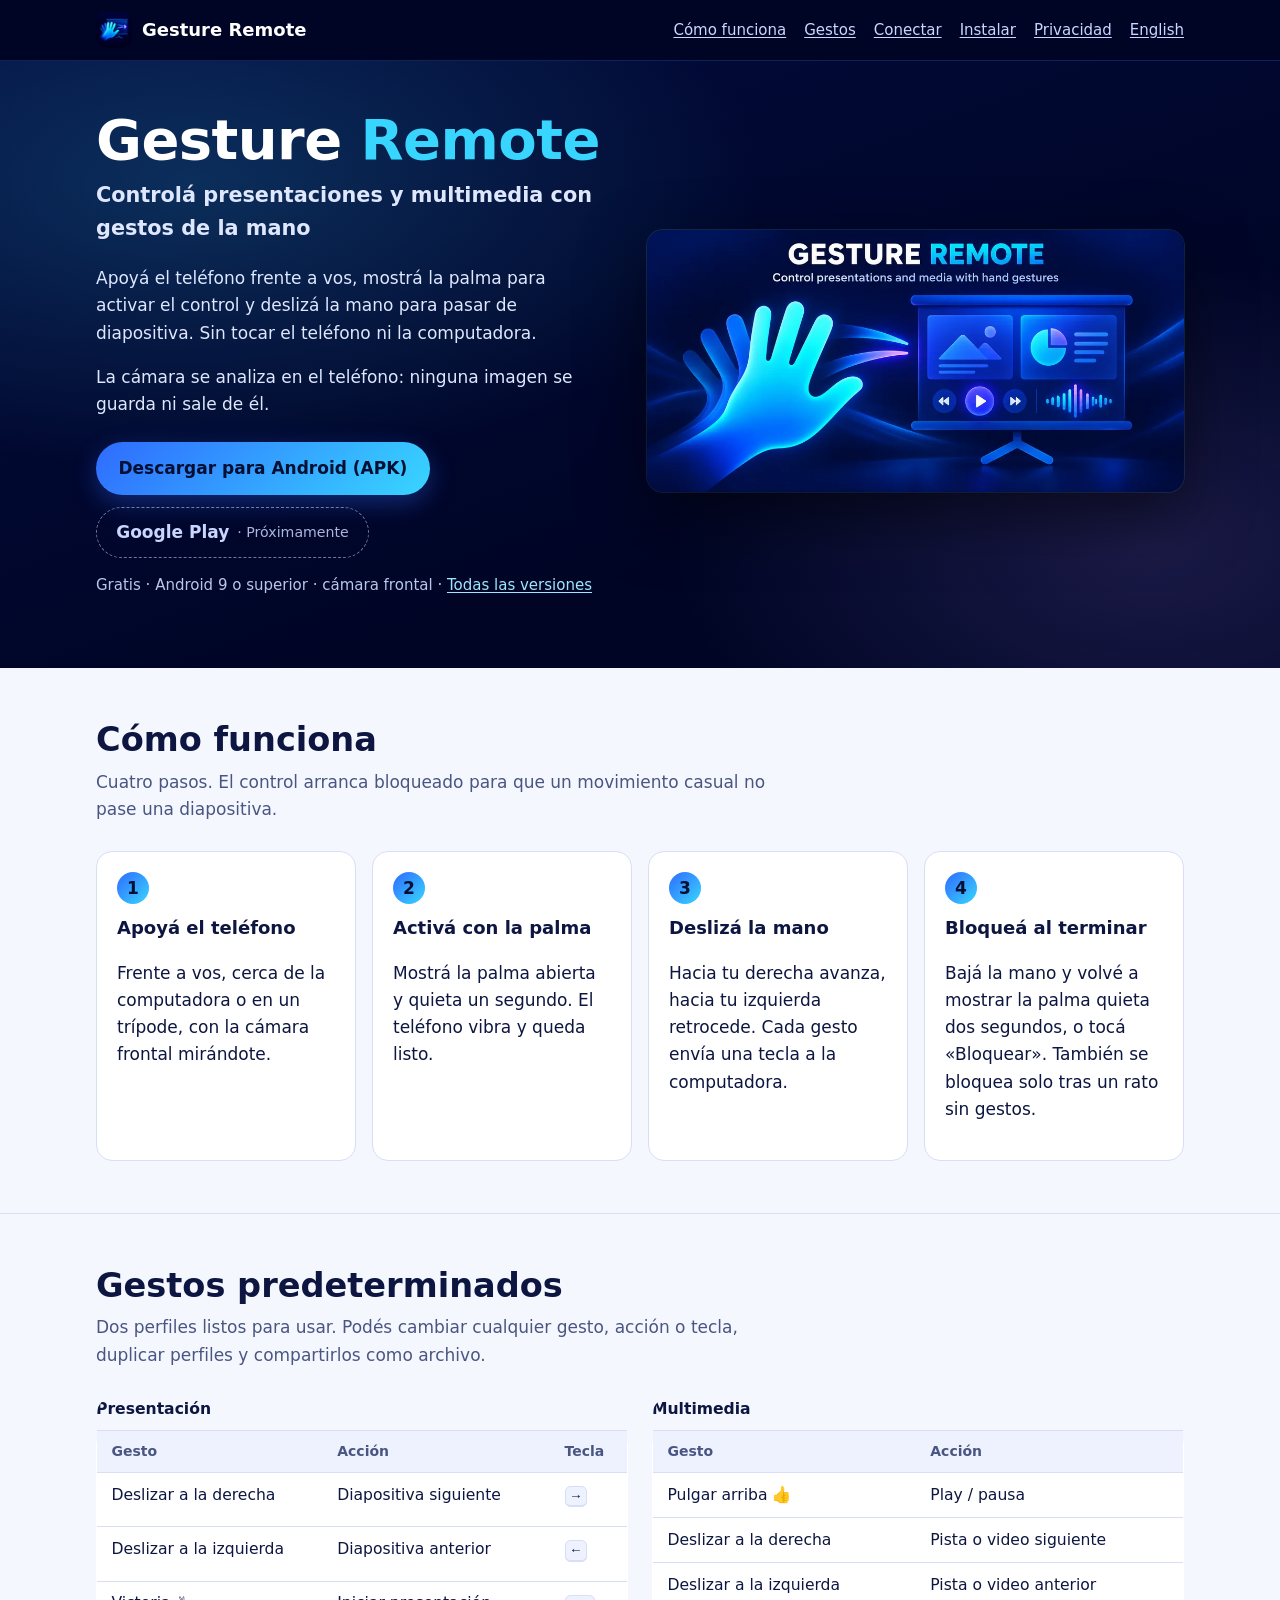
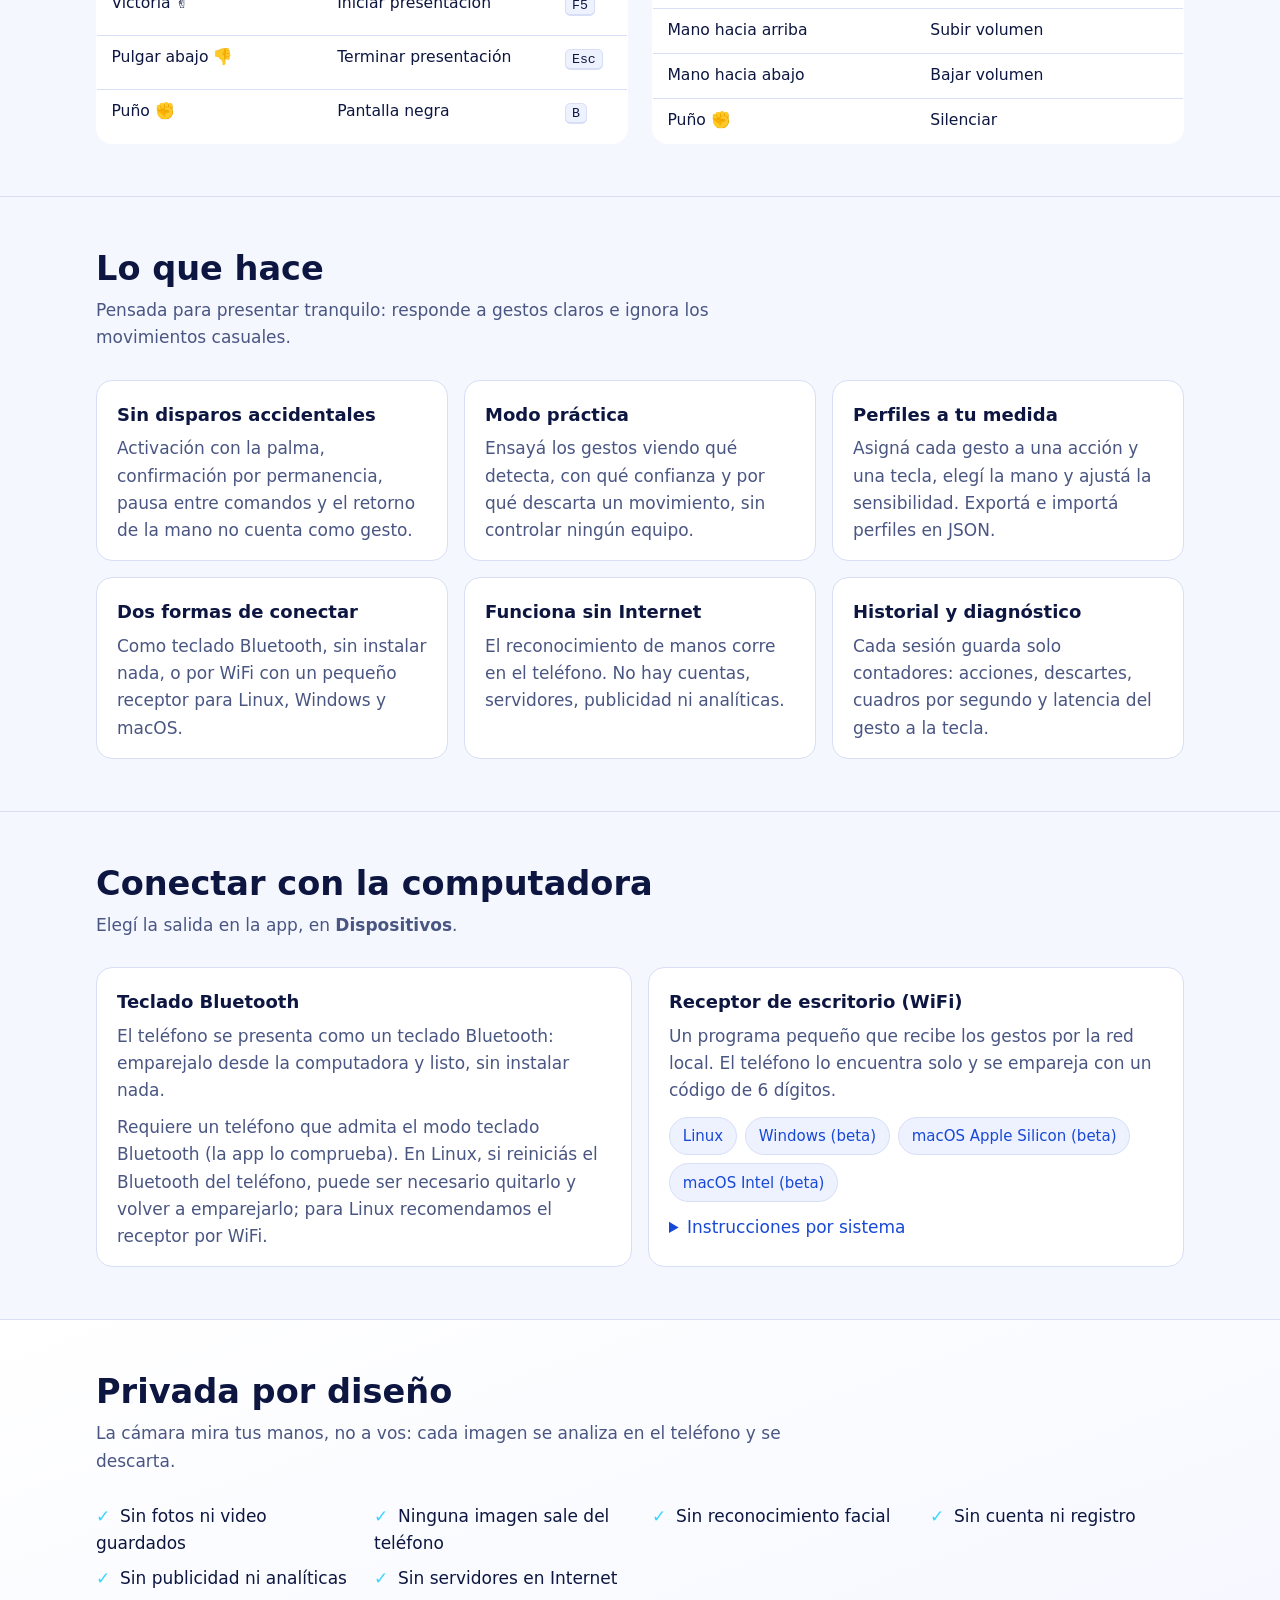
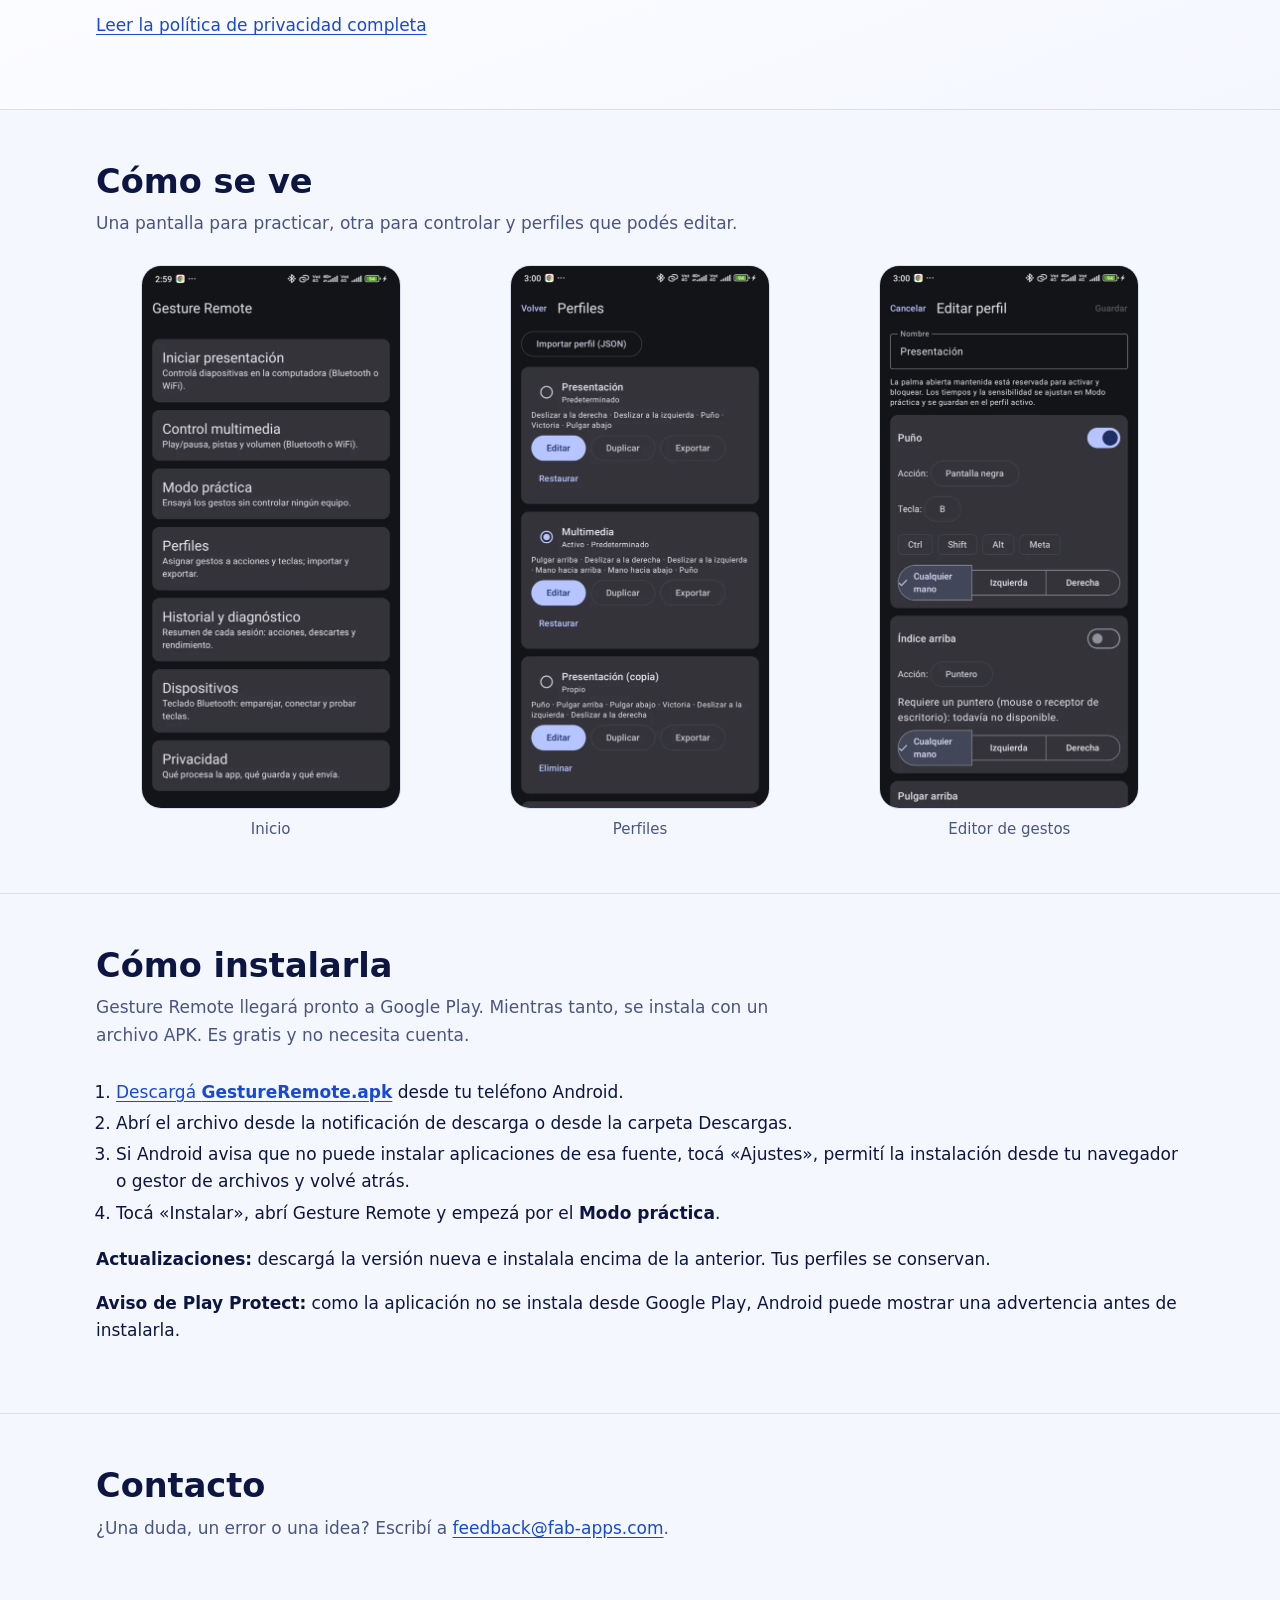
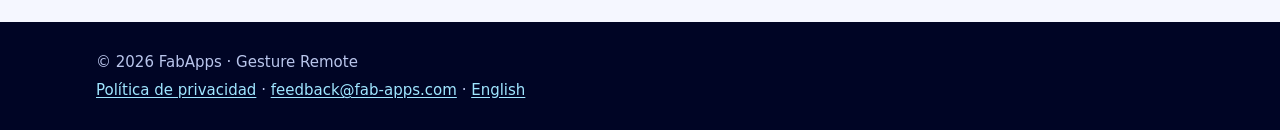
==== index.html @ a619a8ec "Landing y política de privacidad de Gesture Remote (es/en) Co-Authored-By: Claude Opus 5.5 <noreply@" ====
<!doctype html>
<html lang="es">
<head>
  <meta charset="utf-8">
  <meta name="viewport" content="width=device-width, initial-scale=1">
  <title>Gesture Remote — Controlá presentaciones con gestos</title>
  <meta name="description" content="Gesture Remote convierte gestos de la mano en teclas: pasá diapositivas, pausá videos y ajustá el volumen sin tocar el teléfono ni la computadora. Todo se procesa en el teléfono.">
  <meta name="theme-color" content="#000525">
  <link rel="alternate" hreflang="en" href="en/">
  <link rel="alternate" hreflang="es" href="./">
  <link rel="icon" type="image/png" href="assets/favicon.png">
  <link rel="apple-touch-icon" href="assets/apple-touch-icon.png">
  <meta property="og:type" content="website">
  <meta property="og:title" content="Gesture Remote — Controlá presentaciones con gestos">
  <meta property="og:description" content="Pasá diapositivas y controlá videos con gestos de la mano. Sin cuentas, sin servidores: todo en tu teléfono.">
  <meta property="og:image" content="https://franbenaglia.github.io/gestureRemoteLanding/Gesture-Remote-Google-Play-Feature-Graphic-1024x500.png">
  <meta property="og:url" content="https://franbenaglia.github.io/gestureRemoteLanding/">
  <link rel="stylesheet" href="assets/style.css">
</head>
<body>
  <a class="skip" href="#contenido">Saltar al contenido</a>

  <header class="site-header">
    <div class="wrap">
      <a class="brand" href="./">
        <img src="assets/icon-192.png" alt="" width="36" height="36">
        Gesture Remote
      </a>
      <nav class="site-nav" aria-label="Principal">
        <a href="#como-funciona">Cómo funciona</a>
        <a href="#gestos">Gestos</a>
        <a href="#conectar">Conectar</a>
        <a href="#instalar">Instalar</a>
        <a href="privacy.html">Privacidad</a>
        <a href="en/" lang="en" hreflang="en">English</a>
      </nav>
    </div>
  </header>

  <main id="contenido">
    <div class="hero">
      <div class="wrap">
        <div>
          <h1>Gesture <span>Remote</span></h1>
          <p class="tagline">Controlá presentaciones y multimedia con gestos de la mano</p>
          <p>Apoyá el teléfono frente a vos, mostrá la palma para activar el control y deslizá la mano para pasar de diapositiva. Sin tocar el teléfono ni la computadora.</p>
          <p>La cámara se analiza en el teléfono: ninguna imagen se guarda ni sale de él.</p>
          <div class="actions">
            <!-- El archivo del release se llama siempre GestureRemote.apk, así este enlace apunta a la última versión. -->
            <a class="button" href="https://github.com/franbenaglia/gestureRemoteLanding/releases/latest/download/GestureRemote.apk">Descargar para Android (APK)</a>
            <span class="soon" aria-label="Google Play: próximamente">Google Play <small>· Próximamente</small></span>
          </div>
          <p class="note">Gratis · Android 9 o superior · cámara frontal · <a href="https://github.com/franbenaglia/gestureRemoteLanding/releases">Todas las versiones</a></p>
        </div>
        <div class="hero-art">
          <img src="assets/feature.webp" width="1024" height="500"
               alt="Gesture Remote: una mano abierta deslizándose hacia una pantalla de presentación con controles de reproducción.">
        </div>
      </div>
    </div>

    <section id="como-funciona">
      <div class="wrap">
        <h2>Cómo funciona</h2>
        <p class="lead">Cuatro pasos. El control arranca bloqueado para que un movimiento casual no pase una diapositiva.</p>
        <ol class="steps">
          <li>
            <h3>Apoyá el teléfono</h3>
            <p>Frente a vos, cerca de la computadora o en un trípode, con la cámara frontal mirándote.</p>
          </li>
          <li>
            <h3>Activá con la palma</h3>
            <p>Mostrá la palma abierta y quieta un segundo. El teléfono vibra y queda listo.</p>
          </li>
          <li>
            <h3>Deslizá la mano</h3>
            <p>Hacia tu derecha avanza, hacia tu izquierda retrocede. Cada gesto envía una tecla a la computadora.</p>
          </li>
          <li>
            <h3>Bloqueá al terminar</h3>
            <p>Bajá la mano y volvé a mostrar la palma quieta dos segundos, o tocá «Bloquear». También se bloquea solo tras un rato sin gestos.</p>
          </li>
        </ol>
      </div>
    </section>

    <section id="gestos">
      <div class="wrap">
        <h2>Gestos predeterminados</h2>
        <p class="lead">Dos perfiles listos para usar. Podés cambiar cualquier gesto, acción o tecla, duplicar perfiles y compartirlos como archivo.</p>
        <div class="tables">
          <table>
            <caption>Presentación</caption>
            <thead><tr><th scope="col">Gesto</th><th scope="col">Acción</th><th scope="col">Tecla</th></tr></thead>
            <tbody>
              <tr><td>Deslizar a la derecha</td><td>Diapositiva siguiente</td><td><kbd>→</kbd></td></tr>
              <tr><td>Deslizar a la izquierda</td><td>Diapositiva anterior</td><td><kbd>←</kbd></td></tr>
              <tr><td>Victoria ✌</td><td>Iniciar presentación</td><td><kbd>F5</kbd></td></tr>
              <tr><td>Pulgar abajo 👎</td><td>Terminar presentación</td><td><kbd>Esc</kbd></td></tr>
              <tr><td>Puño ✊</td><td>Pantalla negra</td><td><kbd>B</kbd></td></tr>
            </tbody>
          </table>
          <table>
            <caption>Multimedia</caption>
            <thead><tr><th scope="col">Gesto</th><th scope="col">Acción</th></tr></thead>
            <tbody>
              <tr><td>Pulgar arriba 👍</td><td>Play / pausa</td></tr>
              <tr><td>Deslizar a la derecha</td><td>Pista o video siguiente</td></tr>
              <tr><td>Deslizar a la izquierda</td><td>Pista o video anterior</td></tr>
              <tr><td>Mano hacia arriba</td><td>Subir volumen</td></tr>
              <tr><td>Mano hacia abajo</td><td>Bajar volumen</td></tr>
              <tr><td>Puño ✊</td><td>Silenciar</td></tr>
            </tbody>
          </table>
        </div>
      </div>
    </section>

    <section id="funciones">
      <div class="wrap">
        <h2>Lo que hace</h2>
        <p class="lead">Pensada para presentar tranquilo: responde a gestos claros e ignora los movimientos casuales.</p>
        <ul class="grid">
          <li class="card">
            <h3>Sin disparos accidentales</h3>
            <p>Activación con la palma, confirmación por permanencia, pausa entre comandos y el retorno de la mano no cuenta como gesto.</p>
          </li>
          <li class="card">
            <h3>Modo práctica</h3>
            <p>Ensayá los gestos viendo qué detecta, con qué confianza y por qué descarta un movimiento, sin controlar ningún equipo.</p>
          </li>
          <li class="card">
            <h3>Perfiles a tu medida</h3>
            <p>Asigná cada gesto a una acción y una tecla, elegí la mano y ajustá la sensibilidad. Exportá e importá perfiles en JSON.</p>
          </li>
          <li class="card">
            <h3>Dos formas de conectar</h3>
            <p>Como teclado Bluetooth, sin instalar nada, o por WiFi con un pequeño receptor para Linux, Windows y macOS.</p>
          </li>
          <li class="card">
            <h3>Funciona sin Internet</h3>
            <p>El reconocimiento de manos corre en el teléfono. No hay cuentas, servidores, publicidad ni analíticas.</p>
          </li>
          <li class="card">
            <h3>Historial y diagnóstico</h3>
            <p>Cada sesión guarda solo contadores: acciones, descartes, cuadros por segundo y latencia del gesto a la tecla.</p>
          </li>
        </ul>
      </div>
    </section>

    <section id="conectar">
      <div class="wrap">
        <h2>Conectar con la computadora</h2>
        <p class="lead">Elegí la salida en la app, en <strong>Dispositivos</strong>.</p>
        <div class="two">
          <div class="card">
            <h3>Teclado Bluetooth</h3>
            <p>El teléfono se presenta como un teclado Bluetooth: emparejalo desde la computadora y listo, sin instalar nada.</p>
            <p>Requiere un teléfono que admita el modo teclado Bluetooth (la app lo comprueba). En Linux, si reiniciás el Bluetooth del teléfono, puede ser necesario quitarlo y volver a emparejarlo; para Linux recomendamos el receptor por WiFi.</p>
          </div>
          <div class="card">
            <h3>Receptor de escritorio (WiFi)</h3>
            <p>Un programa pequeño que recibe los gestos por la red local. El teléfono lo encuentra solo y se empareja con un código de 6 dígitos.</p>
            <ul class="downloads" aria-label="Descargar gesture-receiver">
              <li><a href="https://github.com/franbenaglia/gestureRemoteLanding/releases/latest/download/gesture-receiver-linux-amd64">Linux</a></li>
              <li><a href="https://github.com/franbenaglia/gestureRemoteLanding/releases/latest/download/gesture-receiver-windows-amd64.exe">Windows (beta)</a></li>
              <li><a href="https://github.com/franbenaglia/gestureRemoteLanding/releases/latest/download/gesture-receiver-macos-arm64">macOS Apple Silicon (beta)</a></li>
              <li><a href="https://github.com/franbenaglia/gestureRemoteLanding/releases/latest/download/gesture-receiver-macos-amd64">macOS Intel (beta)</a></li>
            </ul>
            <details>
              <summary>Instrucciones por sistema</summary>
              <p><strong>Linux</strong> (Wayland o X11): una configuración única para permitir el teclado virtual, y luego ejecutarlo.</p>
<pre><code>echo 'KERNEL=="uinput", SUBSYSTEM=="misc", TAG+="uaccess", OPTIONS+="static_node=uinput"' | \
  sudo tee /etc/udev/rules.d/60-gesture-receiver.rules
sudo udevadm control --reload-rules &amp;&amp; sudo udevadm trigger --name-match=uinput
chmod +x gesture-receiver-linux-amd64 &amp;&amp; ./gesture-receiver-linux-amd64</code></pre>
              <p><strong>Windows:</strong> ejecutá el archivo y permití el acceso a redes privadas cuando lo pida el firewall.</p>
              <p><strong>macOS:</strong> ejecutalo desde la Terminal y dale permiso de Accesibilidad. Las teclas multimedia no están disponibles en macOS.</p>
              <p>Solo acepta conexiones de tu red local, guarda los teléfonos autorizados en tu computadora y no se conecta a ningún servidor.</p>
            </details>
          </div>
        </div>
      </div>
    </section>

    <section id="privacidad" class="privacy-band">
      <div class="wrap">
        <h2>Privada por diseño</h2>
        <p class="lead">La cámara mira tus manos, no a vos: cada imagen se analiza en el teléfono y se descarta.</p>
        <ul class="checks">
          <li>Sin fotos ni video guardados</li>
          <li>Ninguna imagen sale del teléfono</li>
          <li>Sin reconocimiento facial</li>
          <li>Sin cuenta ni registro</li>
          <li>Sin publicidad ni analíticas</li>
          <li>Sin servidores en Internet</li>
        </ul>
        <p><a href="privacy.html">Leer la política de privacidad completa</a></p>
      </div>
    </section>

    <section id="capturas">
      <div class="wrap">
        <h2>Cómo se ve</h2>
        <p class="lead">Una pantalla para practicar, otra para controlar y perfiles que podés editar.</p>
        <ul class="shots">
          <li>
            <figure>
              <img src="assets/screenshots/inicio.webp" width="520" height="1091" loading="lazy"
                   alt="Pantalla de inicio con las opciones Iniciar presentación, Control multimedia, Modo práctica, Perfiles, Historial, Dispositivos y Privacidad.">
              <figcaption>Inicio</figcaption>
            </figure>
          </li>
          <li>
            <figure>
              <img src="assets/screenshots/perfiles.webp" width="520" height="1091" loading="lazy"
                   alt="Lista de perfiles Presentación y Multimedia con botones para editar, duplicar y exportar.">
              <figcaption>Perfiles</figcaption>
            </figure>
          </li>
          <li>
            <figure>
              <img src="assets/screenshots/editor.webp" width="520" height="1091" loading="lazy"
                   alt="Editor de perfil: el gesto Puño asignado a Pantalla negra con la tecla B, modificadores y elección de mano.">
              <figcaption>Editor de gestos</figcaption>
            </figure>
          </li>
        </ul>
      </div>
    </section>

    <section id="instalar">
      <div class="wrap">
        <h2>Cómo instalarla</h2>
        <p class="lead">Gesture Remote llegará pronto a Google Play. Mientras tanto, se instala con un archivo APK. Es gratis y no necesita cuenta.</p>
        <ol class="steps compact">
          <li><a href="https://github.com/franbenaglia/gestureRemoteLanding/releases/latest/download/GestureRemote.apk">Descargá <strong>GestureRemote.apk</strong></a> desde tu teléfono Android.</li>
          <li>Abrí el archivo desde la notificación de descarga o desde la carpeta Descargas.</li>
          <li>Si Android avisa que no puede instalar aplicaciones de esa fuente, tocá «Ajustes», permití la instalación desde tu navegador o gestor de archivos y volvé atrás.</li>
          <li>Tocá «Instalar», abrí Gesture Remote y empezá por el <strong>Modo práctica</strong>.</li>
        </ol>
        <p><strong>Actualizaciones:</strong> descargá la versión nueva e instalala encima de la anterior. Tus perfiles se conservan.</p>
        <p><strong>Aviso de Play Protect:</strong> como la aplicación no se instala desde Google Play, Android puede mostrar una advertencia antes de instalarla.</p>
      </div>
    </section>

    <section id="contacto">
      <div class="wrap">
        <h2>Contacto</h2>
        <p class="lead">¿Una duda, un error o una idea? Escribí a <a href="mailto:feedback@fab-apps.com">feedback@fab-apps.com</a>.</p>
      </div>
    </section>
  </main>

  <footer class="site-footer">
    <div class="wrap">
      <p>© 2026 FabApps · Gesture Remote</p>
      <p>
        <a href="privacy.html">Política de privacidad</a> ·
        <a href="mailto:feedback@fab-apps.com">feedback@fab-apps.com</a> ·
        <a href="en/" lang="en" hreflang="en">English</a>
      </p>
    </div>
  </footer>
</body>
</html>
---- assets/style.css ----
/* Gesture Remote: sitio estático sin fuentes, scripts ni rastreadores externos. */

:root {
  --night: #000525;
  --navy: #020b3d;
  --navy-2: #071a6b;
  --blue: #2f6bff;
  --cyan: #38d6ff;
  --violet: #a78bfa;

  --bg: #04081f;
  --surface: #0b1438;
  --surface-2: #101c4a;
  --text: #e9eefc;
  --muted: #a8b4d6;
  --line: #1d2a5e;
  --link: #6fdcff;

  color-scheme: dark light;
}

@media (prefers-color-scheme: light) {
  :root {
    --bg: #f5f7ff;
    --surface: #ffffff;
    --surface-2: #eef2ff;
    --text: #0d1640;
    --muted: #4a5682;
    --line: #d8def5;
    --link: #1849d6;
  }
}

* {
  box-sizing: border-box;
}

html {
  -webkit-text-size-adjust: 100%;
  scroll-behavior: smooth;
}

body {
  margin: 0;
  background: var(--bg);
  color: var(--text);
  font-family: system-ui, -apple-system, "Segoe UI", Roboto, "Helvetica Neue", Arial, sans-serif;
  font-size: 1.0625rem;
  line-height: 1.6;
}

img {
  max-width: 100%;
  height: auto;
  display: block;
}

a {
  color: var(--link);
  text-underline-offset: 0.15em;
}

a:focus-visible,
.button:focus-visible {
  outline: 3px solid var(--cyan);
  outline-offset: 3px;
  border-radius: 6px;
}

.wrap {
  width: min(100% - 2rem, 68rem);
  margin-inline: auto;
}

.skip {
  position: absolute;
  left: -999px;
}

.skip:focus {
  left: 1rem;
  top: 1rem;
  z-index: 10;
  background: var(--surface);
  padding: 0.5rem 0.75rem;
  border-radius: 6px;
}

/* Cabecera */

.site-header {
  background: var(--night);
  color: #fff;
  border-bottom: 1px solid #12205a;
}

.site-header .wrap {
  display: flex;
  flex-wrap: wrap;
  align-items: center;
  justify-content: space-between;
  gap: 0.25rem 1rem;
  padding-block: 0.75rem;
}

.brand {
  display: flex;
  align-items: center;
  gap: 0.625rem;
  color: #fff;
  font-weight: 700;
  font-size: 1.125rem;
  text-decoration: none;
  flex-shrink: 0;
}

.brand img {
  width: 2.25rem;
  height: 2.25rem;
  border-radius: 0.6rem;
}

.site-nav {
  display: flex;
  flex-wrap: wrap;
  gap: 0.25rem 1.125rem;
  font-size: 0.9375rem;
}

.site-nav a {
  color: #c9d6ff;
  padding-block: 0.375rem;
}

/* Portada */

.hero {
  background:
    radial-gradient(60rem 30rem at 15% 20%, rgba(56, 214, 255, 0.18), transparent 60%),
    radial-gradient(50rem 30rem at 90% 80%, rgba(167, 139, 250, 0.16), transparent 60%),
    linear-gradient(160deg, var(--navy) 0%, var(--night) 70%);
  color: #fff;
  padding-block: 3rem 3.5rem;
}

.hero .wrap {
  display: grid;
  gap: 2.5rem;
  align-items: center;
}

@media (min-width: 56rem) {
  .hero .wrap {
    grid-template-columns: 1fr 1.05fr;
  }
}

.hero h1 {
  margin: 0 0 0.5rem;
  font-size: clamp(2.25rem, 6vw, 3.5rem);
  line-height: 1.1;
  letter-spacing: -0.01em;
}

.hero h1 span {
  color: var(--cyan);
}

.tagline {
  margin: 0 0 1.25rem;
  font-size: 1.3rem;
  font-weight: 600;
  color: #d9e4ff;
}

.hero p {
  color: #dfe7ff;
}

.hero-art img {
  border-radius: 1rem;
  box-shadow: 0 1.5rem 4rem rgba(0, 0, 0, 0.5), 0 0 0 1px rgba(111, 220, 255, 0.15);
}

.actions {
  display: flex;
  flex-wrap: wrap;
  align-items: center;
  gap: 0.75rem 1rem;
  margin-top: 1.5rem;
}

.button {
  display: inline-block;
  padding: 0.8rem 1.4rem;
  border-radius: 999px;
  background: linear-gradient(135deg, var(--blue), var(--cyan));
  color: #031033;
  font-weight: 700;
  text-decoration: none;
  box-shadow: 0 0.5rem 1.5rem rgba(47, 107, 255, 0.35);
}

.button:hover {
  filter: brightness(1.08);
}

.soon {
  display: inline-flex;
  align-items: center;
  gap: 0.5rem;
  padding: 0.7rem 1.2rem;
  border-radius: 999px;
  border: 1px dashed rgba(201, 214, 255, 0.55);
  color: #c9d6ff;
  font-weight: 600;
}

.soon small {
  font-weight: 400;
  opacity: 0.85;
}

.note {
  font-size: 0.9375rem;
  color: #b9c6ec !important;
}

.hero .note a {
  color: #9fe6ff;
}

/* Secciones */

section {
  padding-block: 3.25rem;
}

section + section {
  border-top: 1px solid var(--line);
}

h2 {
  margin: 0 0 0.5rem;
  font-size: clamp(1.6rem, 4vw, 2.1rem);
  line-height: 1.2;
}

h3 {
  margin: 0 0 0.375rem;
  font-size: 1.125rem;
}

.lead {
  margin: 0 0 1.75rem;
  color: var(--muted);
  max-width: 44rem;
}

.grid {
  list-style: none;
  margin: 0;
  padding: 0;
  display: grid;
  gap: 1rem;
  grid-template-columns: repeat(auto-fit, minmax(18rem, 1fr));
}

.card {
  background: var(--surface);
  border: 1px solid var(--line);
  border-radius: 1rem;
  padding: 1.25rem 1.25rem 1rem;
}

.card p {
  margin: 0;
  color: var(--muted);
}

.card p + p {
  margin-top: 0.6rem;
}

.steps {
  margin: 0;
  padding: 0;
  list-style: none;
  counter-reset: step;
  display: grid;
  gap: 1rem;
  grid-template-columns: repeat(auto-fit, minmax(15rem, 1fr));
}

.steps li {
  counter-increment: step;
  background: var(--surface);
  border: 1px solid var(--line);
  border-radius: 1rem;
  padding: 1.25rem;
}

.steps li::before {
  content: counter(step);
  display: grid;
  place-items: center;
  width: 2rem;
  height: 2rem;
  margin-bottom: 0.625rem;
  border-radius: 50%;
  background: linear-gradient(135deg, var(--blue), var(--cyan));
  color: #031033;
  font-weight: 800;
}

.steps.compact {
  display: block;
  counter-reset: none;
  padding-left: 1.25rem;
  list-style: decimal;
}

.steps.compact li {
  counter-increment: none;
  background: none;
  border: 0;
  padding: 0.125rem 0;
}

.steps.compact li::before {
  content: none;
}

/* Tablas de gestos */

.tables {
  display: grid;
  gap: 1.5rem;
  grid-template-columns: repeat(auto-fit, minmax(19rem, 1fr));
}

table {
  width: 100%;
  border-collapse: collapse;
  background: var(--surface);
  border: 1px solid var(--line);
  border-radius: 1rem;
  overflow: hidden;
  font-size: 0.975rem;
}

caption {
  text-align: left;
  font-weight: 700;
  padding: 0 0 0.5rem;
}

th,
td {
  text-align: left;
  padding: 0.6rem 0.9rem;
  border-bottom: 1px solid var(--line);
  vertical-align: top;
}

thead th {
  background: var(--surface-2);
  font-size: 0.875rem;
  color: var(--muted);
}

tbody tr:last-child td {
  border-bottom: 0;
}

kbd {
  font-family: ui-monospace, "SFMono-Regular", Menlo, Consolas, monospace;
  font-size: 0.85em;
  padding: 0.1rem 0.4rem;
  border: 1px solid var(--line);
  border-bottom-width: 2px;
  border-radius: 0.35rem;
  background: var(--surface-2);
  white-space: nowrap;
}

code {
  font-family: ui-monospace, "SFMono-Regular", Menlo, Consolas, monospace;
  font-size: 0.875em;
  background: var(--surface-2);
  border: 1px solid var(--line);
  border-radius: 0.35rem;
  padding: 0.05rem 0.35rem;
  overflow-wrap: anywhere;
}

pre {
  background: var(--surface-2);
  border: 1px solid var(--line);
  border-radius: 0.75rem;
  padding: 0.9rem 1rem;
  overflow-x: auto;
  font-size: 0.875rem;
}

pre code {
  background: none;
  border: 0;
  padding: 0;
}

/* Conexión */

.two {
  display: grid;
  gap: 1rem;
  grid-template-columns: repeat(auto-fit, minmax(19rem, 1fr));
}

.downloads {
  display: flex;
  flex-wrap: wrap;
  gap: 0.5rem;
  margin: 0.75rem 0;
  padding: 0;
  list-style: none;
}

.downloads a {
  display: inline-block;
  padding: 0.4rem 0.8rem;
  border-radius: 999px;
  border: 1px solid var(--line);
  background: var(--surface-2);
  text-decoration: none;
  font-size: 0.9375rem;
}

details {
  margin-top: 0.75rem;
}

summary {
  cursor: pointer;
  color: var(--link);
}

/* Privacidad */

.privacy-band {
  background: linear-gradient(160deg, var(--surface) 0%, var(--bg) 100%);
}

.checks {
  list-style: none;
  margin: 0 0 1.25rem;
  padding: 0;
  display: grid;
  gap: 0.5rem 1.5rem;
  grid-template-columns: repeat(auto-fit, minmax(15rem, 1fr));
}

.checks li::before {
  content: "✓";
  display: inline-block;
  width: 1.5rem;
  color: var(--cyan);
  font-weight: 800;
}

/* Capturas */

.shots {
  list-style: none;
  margin: 0;
  padding: 0;
  display: grid;
  gap: 1.25rem;
  grid-template-columns: repeat(auto-fit, minmax(13rem, 1fr));
}

.shots img {
  border-radius: 1.25rem;
  border: 1px solid var(--line);
  margin-inline: auto;
  max-height: 34rem;
  width: auto;
}

figure {
  margin: 0;
}

figcaption {
  text-align: center;
  margin-top: 0.5rem;
  color: var(--muted);
  font-size: 0.9375rem;
}

/* Páginas de texto (política de privacidad) */

.doc {
  padding-block: 2.5rem 3.5rem;
}

.doc .wrap {
  max-width: 46rem;
}

.doc h1 {
  font-size: clamp(1.9rem, 5vw, 2.5rem);
  line-height: 1.15;
  margin: 0 0 0.25rem;
}

.doc h2 {
  font-size: 1.35rem;
  margin-top: 2rem;
}

.doc .updated {
  color: var(--muted);
  margin-top: 0;
}

.doc table {
  margin: 0.75rem 0 1rem;
}

/* Pie */

.site-footer {
  background: var(--night);
  color: #b9c6ec;
  padding-block: 1.5rem;
  font-size: 0.9375rem;
}

.site-footer p {
  margin: 0.25rem 0;
}

.site-footer a {
  color: #9fe6ff;
}

@media (prefers-reduced-motion: reduce) {
  html {
    scroll-behavior: auto;
  }
}
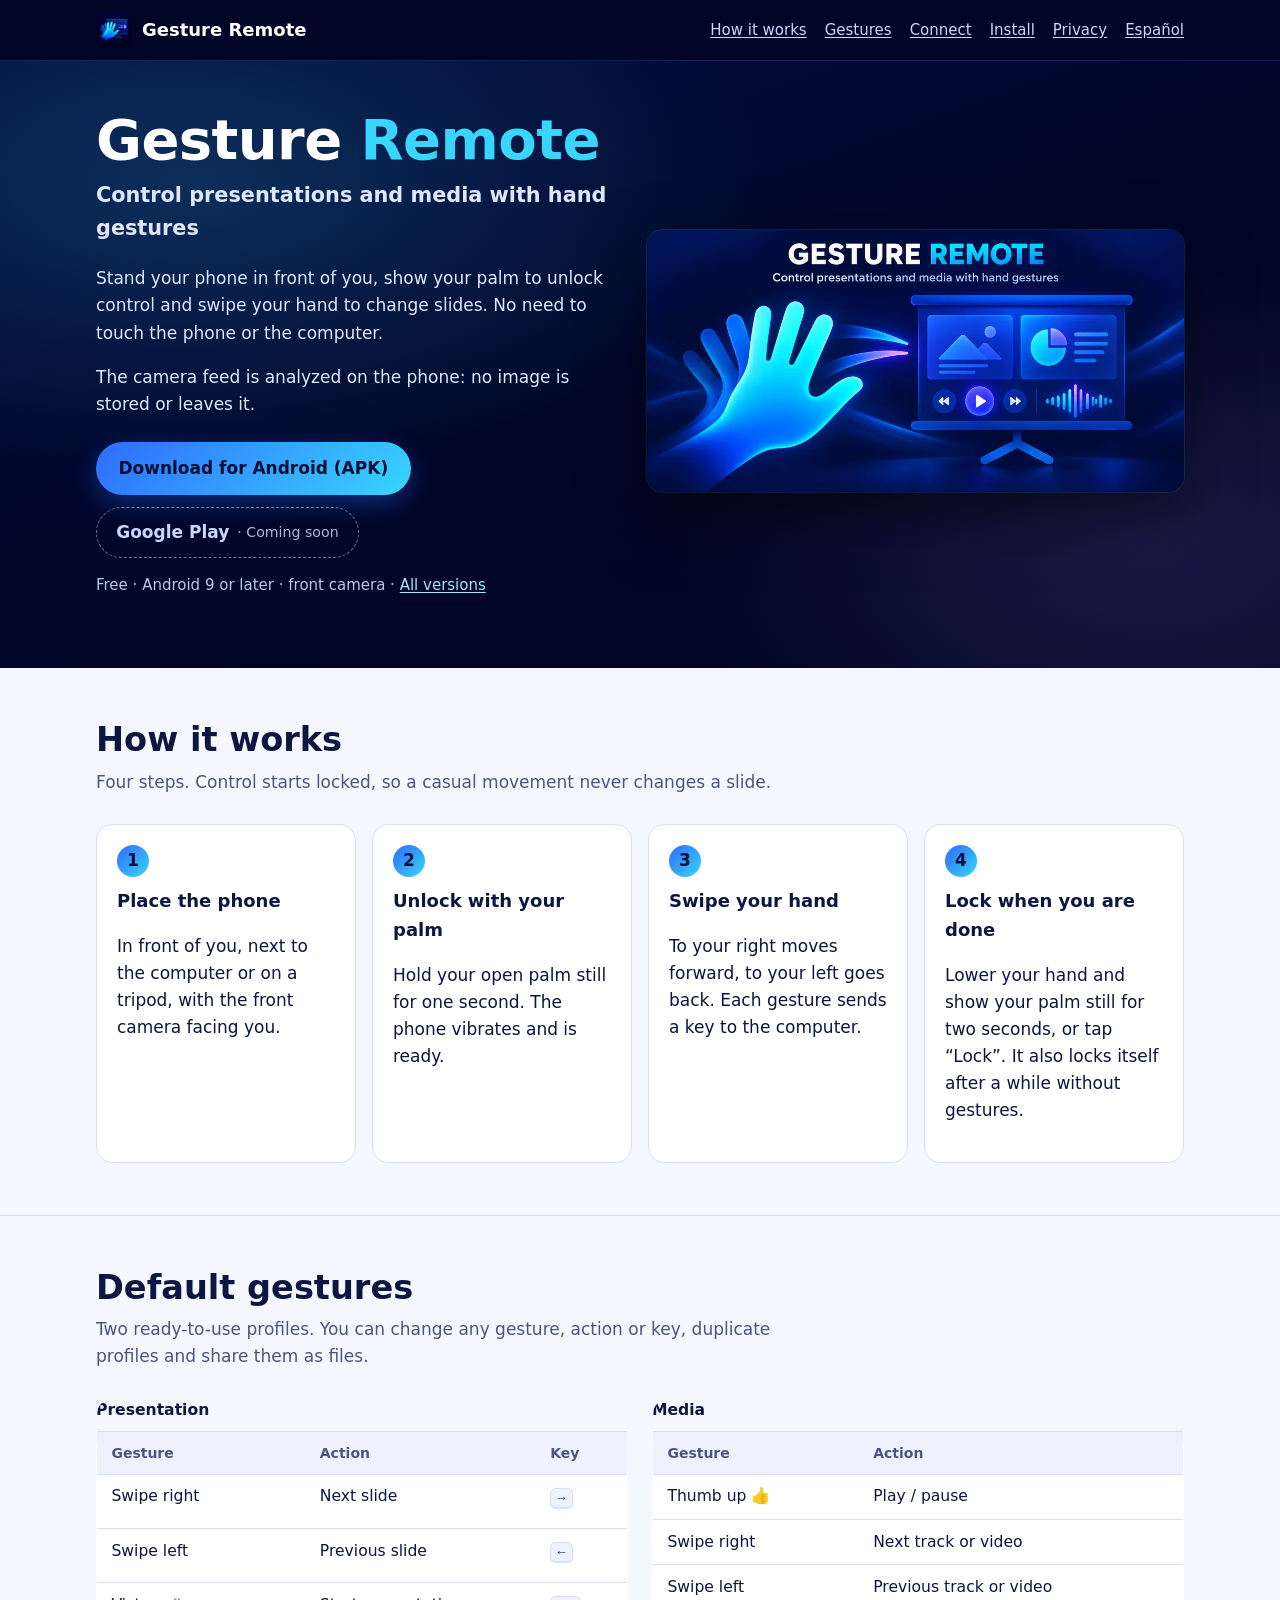
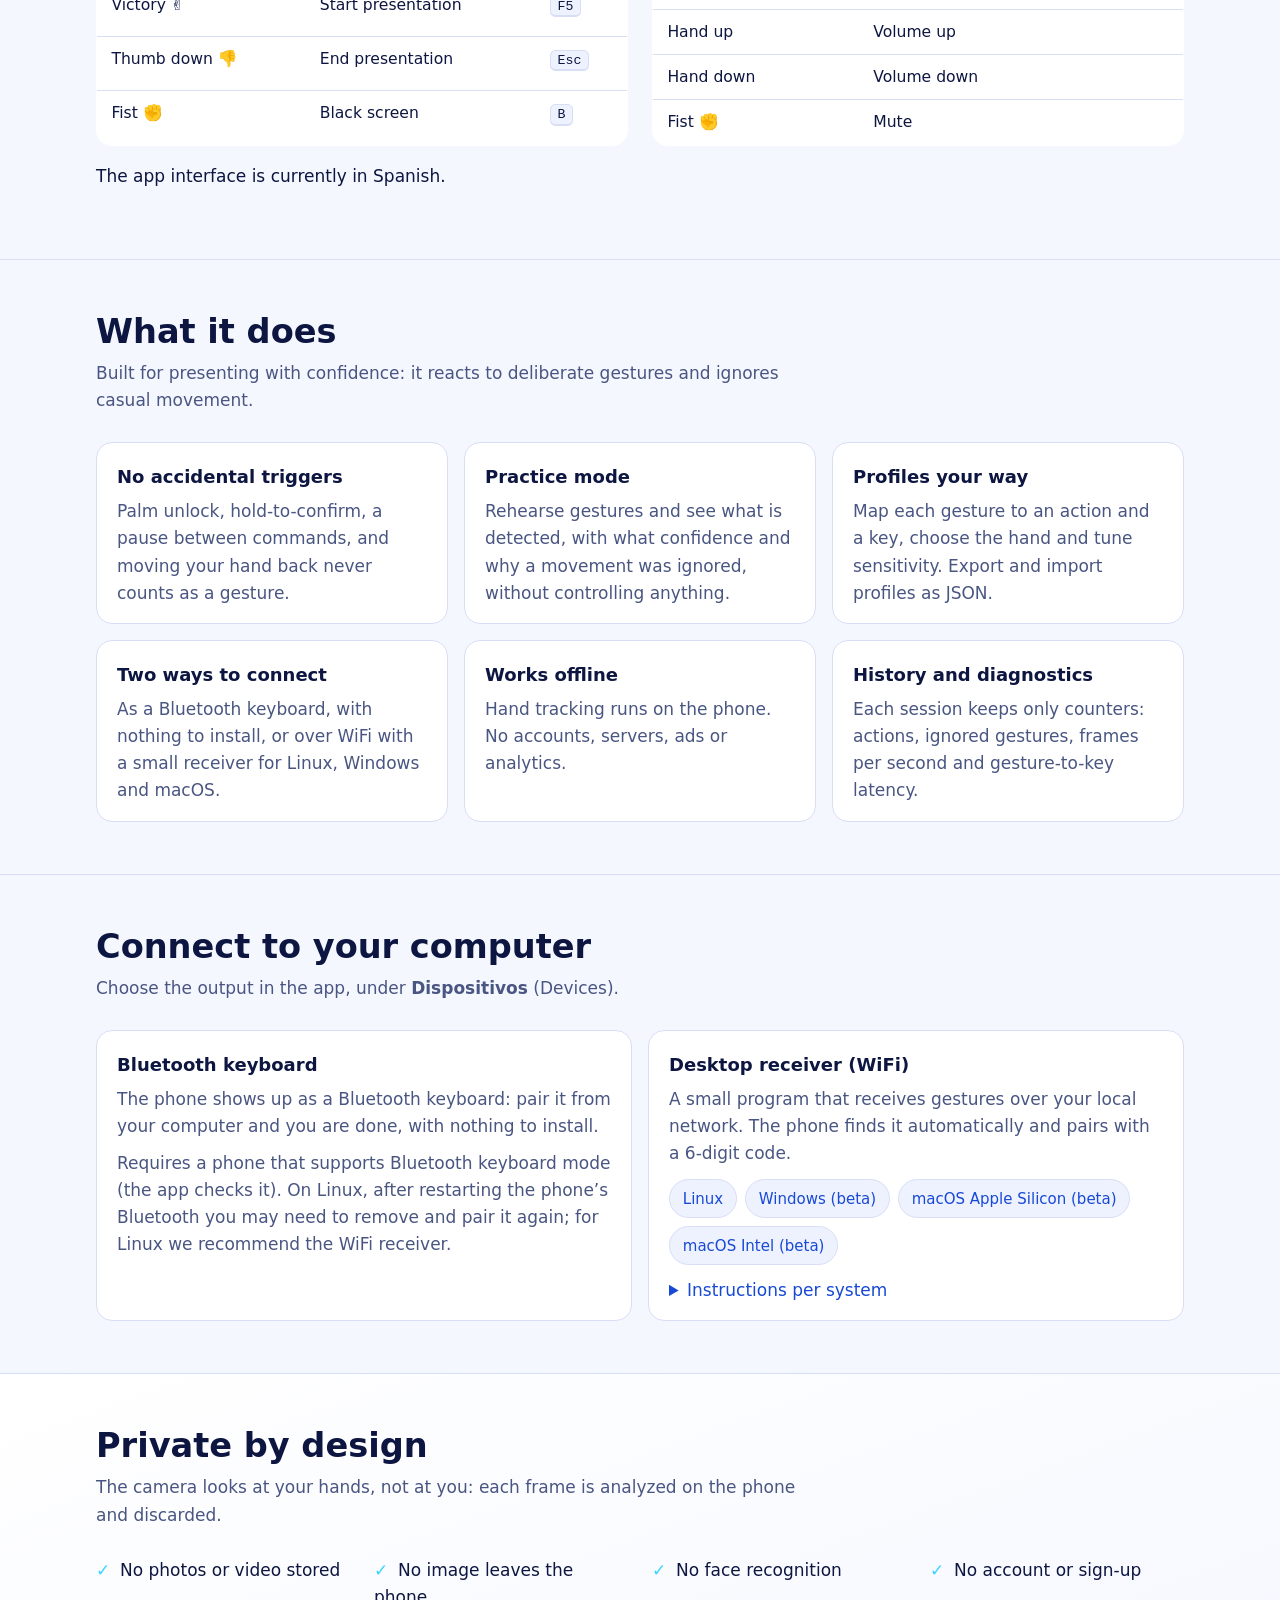
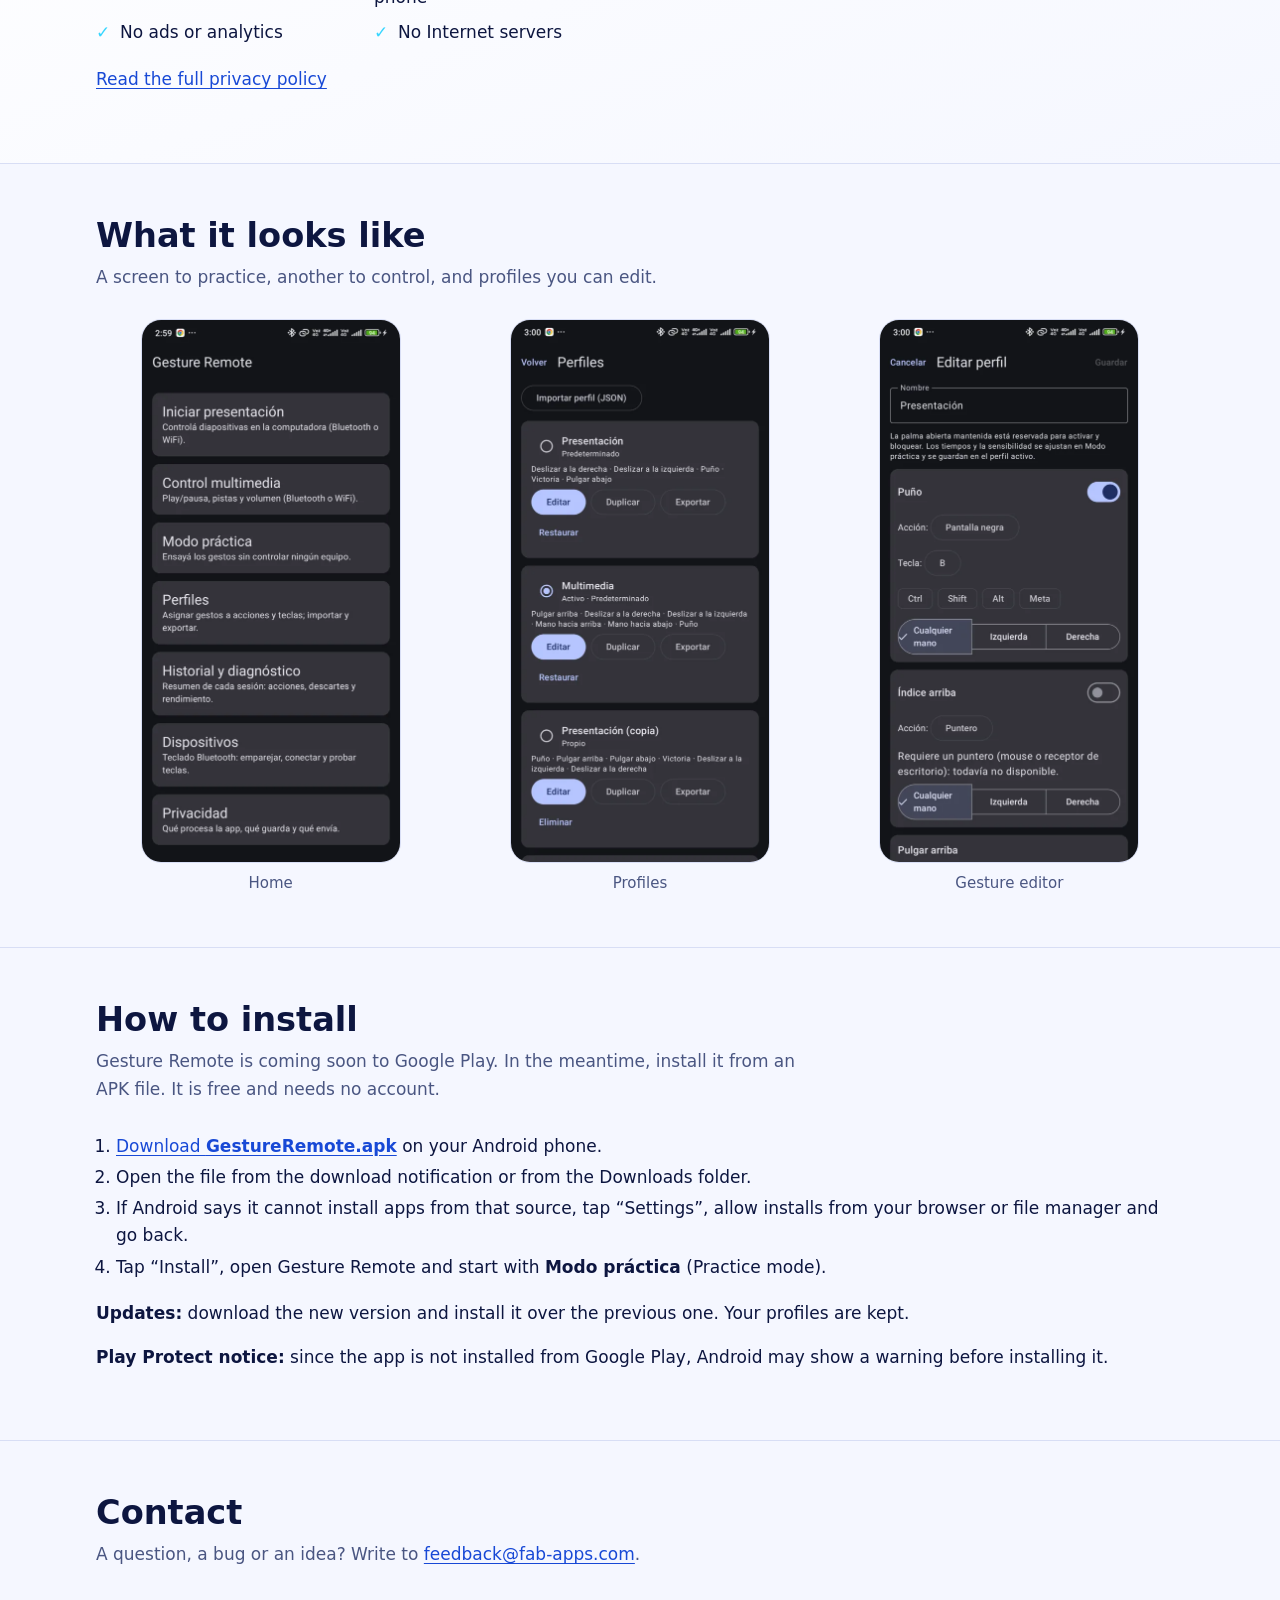
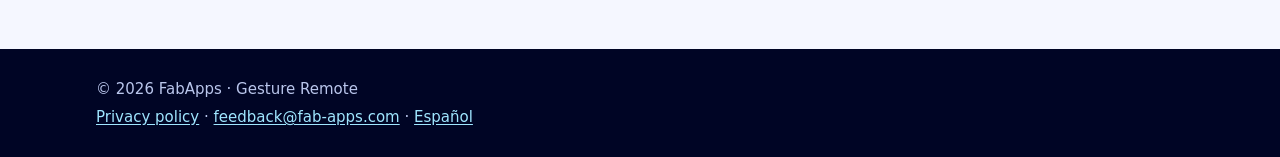
==== commit f0a80bb9: "Idioma automático: inglés si el navegador no está en español; elección manual recordada Co-Authored-" ====
--- a/index.html
+++ b/index.html
@@ -15,6 +15,24 @@
   <meta property="og:description" content="Pasá diapositivas y controlá videos con gestos de la mano. Sin cuentas, sin servidores: todo en tu teléfono.">
   <meta property="og:image" content="https://franbenaglia.github.io/gestureRemoteLanding/Gesture-Remote-Google-Play-Feature-Graphic-1024x500.png">
   <meta property="og:url" content="https://franbenaglia.github.io/gestureRemoteLanding/">
+  <script>
+    // Idioma: si el idioma principal del navegador no es español, se muestra la versión en inglés.
+    // La elección manual (enlaces con ?lang=es o ?lang=en) se recuerda y manda sobre la detección.
+    (function () {
+      var choice = new URLSearchParams(location.search).get("lang");
+      var saved = null;
+      try {
+        if (choice === "es" || choice === "en") localStorage.setItem("lang", choice);
+        saved = localStorage.getItem("lang");
+      } catch (e) {}
+      var lang = choice || saved;
+      if (!lang) {
+        var first = (navigator.languages && navigator.languages[0]) || navigator.language || "";
+        lang = /^es(-|$)/i.test(first) ? "es" : "en";
+      }
+      if (lang === "en") location.replace("en/" + location.hash);
+    })();
+  </script>
   <link rel="stylesheet" href="assets/style.css">
 </head>
 <body>
@@ -32,7 +50,7 @@
         <a href="#conectar">Conectar</a>
         <a href="#instalar">Instalar</a>
         <a href="privacy.html">Privacidad</a>
-        <a href="en/" lang="en" hreflang="en">English</a>
+        <a href="en/?lang=en" lang="en" hreflang="en">English</a>
       </nav>
     </div>
   </header>
@@ -259,7 +277,7 @@
       <p>
         <a href="privacy.html">Política de privacidad</a> ·
         <a href="mailto:feedback@fab-apps.com">feedback@fab-apps.com</a> ·
-        <a href="en/" lang="en" hreflang="en">English</a>
+        <a href="en/?lang=en" lang="en" hreflang="en">English</a>
       </p>
     </div>
   </footer>
